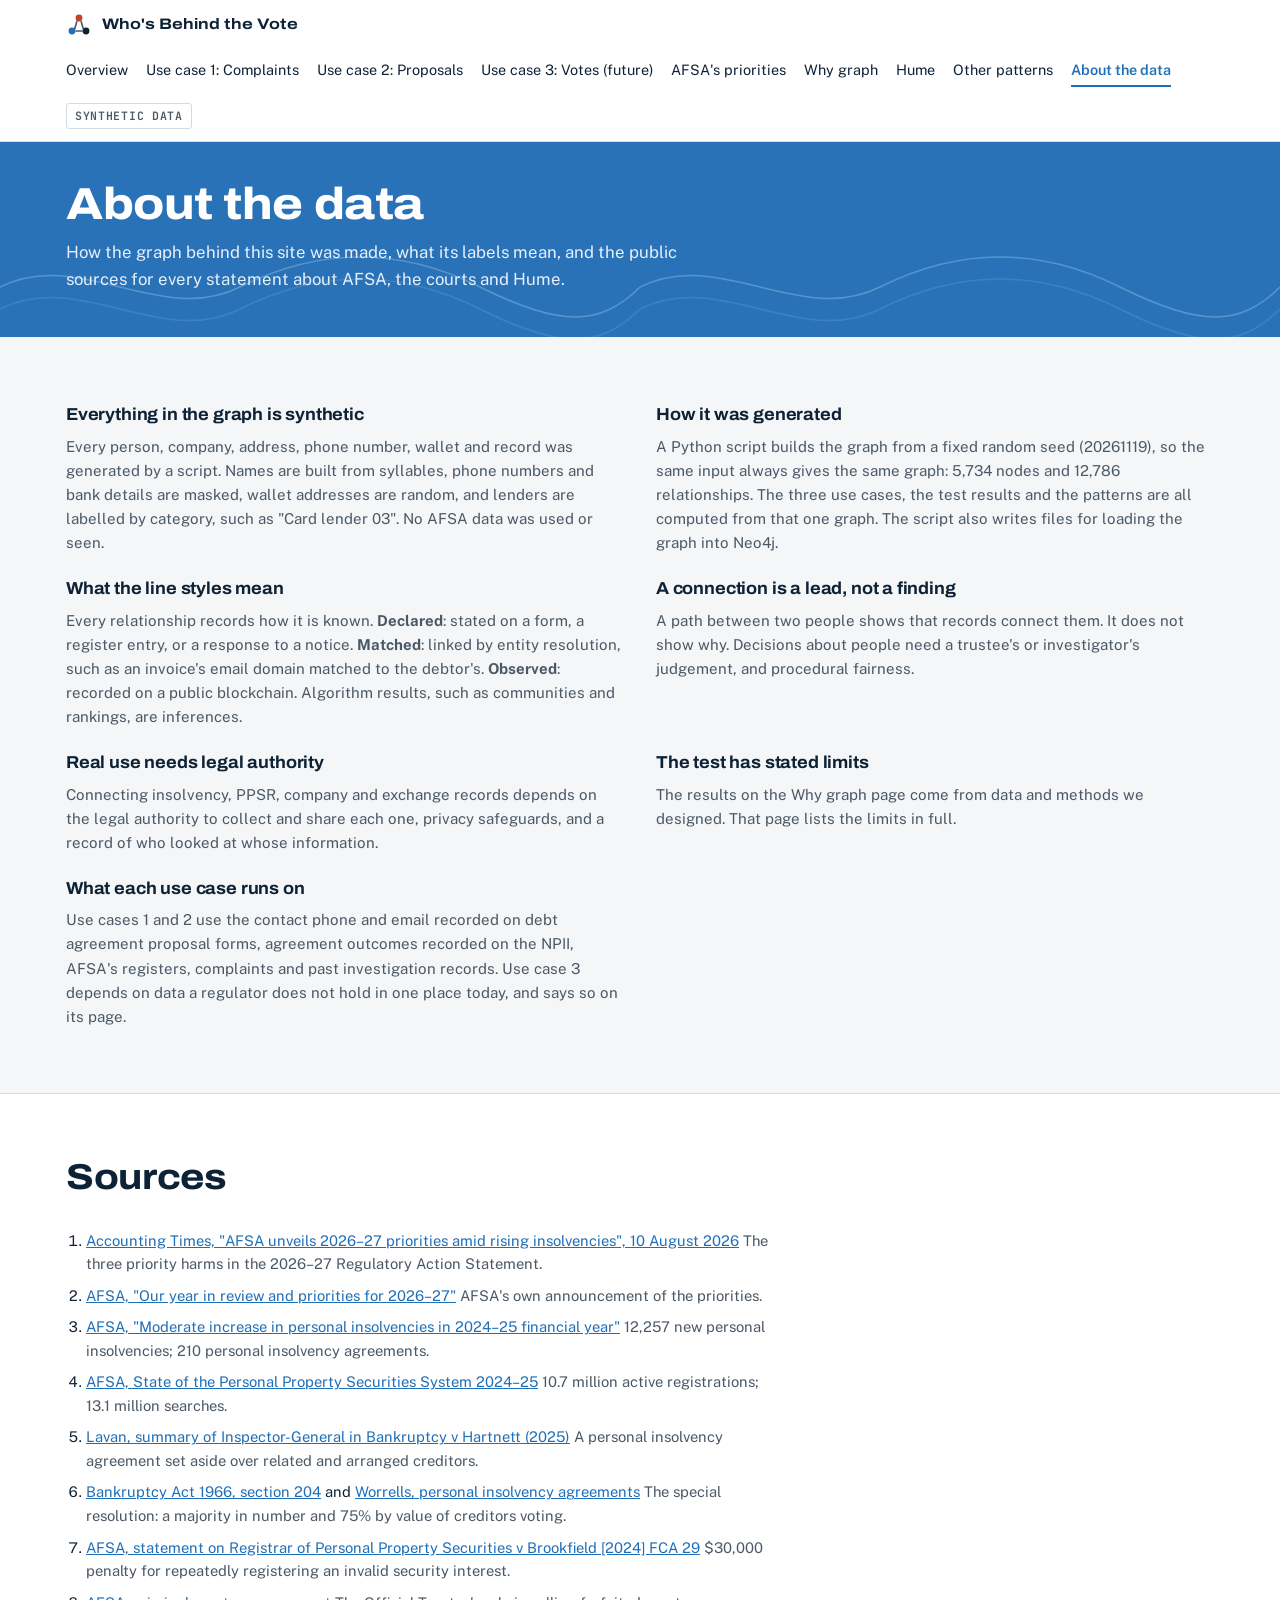
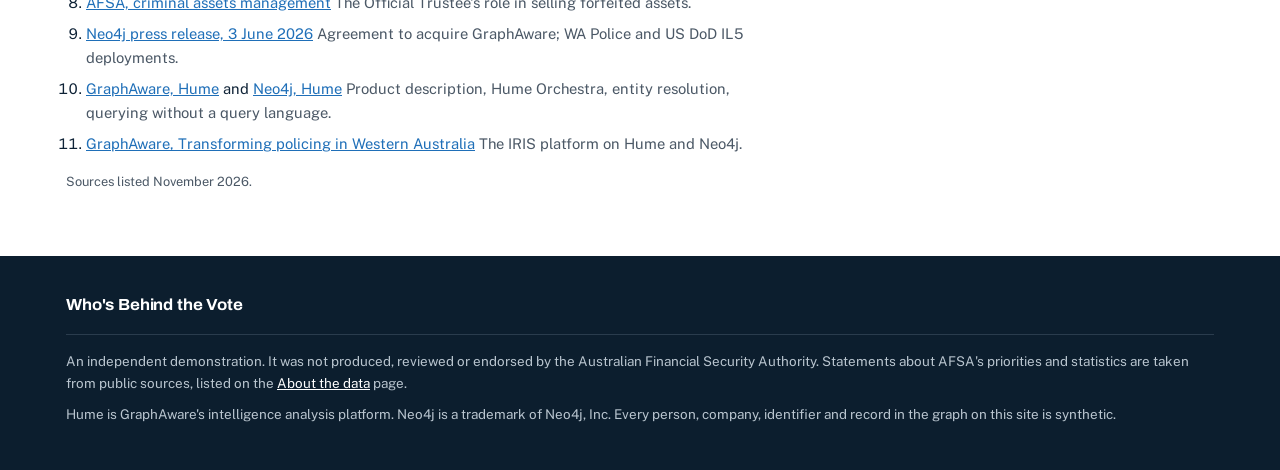
==== about.html @ 4ac28fe0 "Who's Behind the Vote: interactive taster on a synthetic graph Co-Authored-By: Claude Opus 5.5 <nore" ====
<!doctype html>
<html lang="en-AU">
<head>
<meta charset="utf-8">
<meta name="viewport" content="width=device-width, initial-scale=1, viewport-fit=cover">
<title>About the Data · Who's Behind the Vote</title>
<meta name="description" content="How the synthetic graph was made, what its labels mean, its limits, and every public source used on this site.">
<link rel="preconnect" href="https://fonts.googleapis.com">
<link rel="preconnect" href="https://fonts.gstatic.com" crossorigin>
<link rel="stylesheet" href="https://fonts.googleapis.com/css2?family=Archivo:wdth,wght@100..125,400..800&family=Public+Sans:ital,wght@0,400..700;1,400&family=JetBrains+Mono:wght@400;600&display=swap">
<link rel="stylesheet" href="styles.css?v=20">
</head>
<body data-page="about.html">
<header id="site-header"></header>

<section class="pagehead">
  <div class="wrap">
    <h1>About the data</h1>
    <p>How the graph behind this site was made, what its labels mean, and the public sources for every statement about AFSA, the courts and Hume.</p>
  </div>
</section>

<main>
<section class="band">
  <div class="wrap">
    <div class="notes">
      <div><h3>Everything in the graph is synthetic</h3><p>Every person, company, address, phone number, wallet and record was generated by a script. Names are built from syllables, phone numbers and bank details are masked, wallet addresses are random, and lenders are labelled by category, such as "Card lender 03". No AFSA data was used or seen.</p></div>
      <div><h3>How it was generated</h3><p id="gen"></p></div>
      <div><h3>What the line styles mean</h3><p>Every relationship records how it is known. <b>Declared</b>: stated on a form, a register entry, or a response to a notice. <b>Matched</b>: linked by entity resolution, such as an invoice's email domain matched to the debtor's. <b>Observed</b>: recorded on a public blockchain. Algorithm results, such as communities and rankings, are inferences.</p></div>
      <div><h3>A connection is a lead, not a finding</h3><p>A path between two people shows that records connect them. It does not show why. Decisions about people need a trustee's or investigator's judgement, and procedural fairness.</p></div>
      <div><h3>Real use needs legal authority</h3><p>Connecting insolvency, PPSR, company and exchange records depends on the legal authority to collect and share each one, privacy safeguards, and a record of who looked at whose information.</p></div>
      <div><h3>The test has stated limits</h3><p>The results on the Why graph page come from data and methods we designed. That page lists the limits in full.</p></div>
      <div><h3>What each use case runs on</h3><p>Use cases 1 and 2 use the contact phone and email recorded on debt agreement proposal forms, agreement outcomes recorded on the NPII, AFSA's registers, complaints and past investigation records. Use case 3 depends on data a regulator does not hold in one place today, and says so on its page.</p></div>
    </div>
  </div>
</section>

<section class="band alt">
  <div class="wrap">
    <div class="head"><h2>Sources</h2></div>
    <ol class="sources">
      <li><a href="https://www.accountingtimes.com.au/profession/afsa-unveils-2026027-priorities-amid-rising-insolvencies">Accounting Times, "AFSA unveils 2026–27 priorities amid rising insolvencies", 10 August 2026</a> <span>The three priority harms in the 2026–27 Regulatory Action Statement.</span></li>
      <li><a href="https://www.afsa.gov.au/news/our-year-review-and-priorities-2026-27">AFSA, "Our year in review and priorities for 2026–27"</a> <span>AFSA's own announcement of the priorities.</span></li>
      <li><a href="https://www.afsa.gov.au/news/moderate-increase-personal-insolvencies-2024-25-financial-year">AFSA, "Moderate increase in personal insolvencies in 2024–25 financial year"</a> <span>12,257 new personal insolvencies; 210 personal insolvency agreements.</span></li>
      <li><a href="https://www.afsa.gov.au/state-of-ppss">AFSA, State of the Personal Property Securities System 2024–25</a> <span>10.7 million active registrations; 13.1 million searches.</span></li>
      <li><a href="https://www.lavan.com.au/publications/busted-application-for-orders-setting-aside-personal-insolvency-agreement-succeeds/">Lavan, summary of Inspector-General in Bankruptcy v Hartnett (2025)</a> <span>A personal insolvency agreement set aside over related and arranged creditors.</span></li>
      <li><a href="https://www5.austlii.edu.au/au/legis/cth/consol_act/ba1966142/s204.html">Bankruptcy Act 1966, section 204</a> and <a href="https://worrells.net.au/resources/knowledge/part-x-personal-insolvency-agreements-what-are-they-how-do-they-work">Worrells, personal insolvency agreements</a> <span>The special resolution: a majority in number and 75% by value of creditors voting.</span></li>
      <li><a href="https://www.afsa.gov.au/news/statement-outcome-registrar-personal-property-securities-v-brookfield-2024-fca-29-january-2024">AFSA, statement on Registrar of Personal Property Securities v Brookfield [2024] FCA 29</a> <span>$30,000 penalty for repeatedly registering an invalid security interest.</span></li>
      <li><a href="https://www.afsa.gov.au/about-us/what-we-do/criminal-assets-management">AFSA, criminal assets management</a> <span>The Official Trustee's role in selling forfeited assets.</span></li>
      <li><a href="https://neo4j.com/press-releases/neo4j-acquires-graphaware/">Neo4j press release, 3 June 2026</a> <span>Agreement to acquire GraphAware; WA Police and US DoD IL5 deployments.</span></li>
      <li><a href="https://graphaware.com/hume/">GraphAware, Hume</a> and <a href="https://neo4j.com/graphaware/hume/">Neo4j, Hume</a> <span>Product description, Hume Orchestra, entity resolution, querying without a query language.</span></li>
      <li><a href="https://graphaware.com/resources/transforming-policing-in-western-australia/">GraphAware, Transforming policing in Western Australia</a> <span>The IRIS platform on Hume and Neo4j.</span></li>
    </ol>
    <p class="cite" style="margin-top:16px">Sources listed November 2026.</p>
  </div>
</section>
</main>

<footer id="site-footer"></footer>
<script src="layout.js?v=20"></script>
<script src="data.js?v=20"></script>
<script>
(function(){
  const g = window.GRAPH.generated;
  document.getElementById("gen").textContent = `A Python script builds the graph from a fixed random seed (${g.seed}), so the same input always gives the same graph: ${g.nodes.toLocaleString("en-AU")} nodes and ${g.relationships.toLocaleString("en-AU")} relationships. The three use cases, the test results and the patterns are all computed from that one graph. The script also writes files for loading the graph into Neo4j.`;
})();
</script>
</body>
</html>
---- styles.css ----
:root{
  --bg:#F4F6F7; --surface:#FFFFFF; --sunk:#EBF1F7; --ink:#0E2236; --muted:#4B5866; --line:#D3DCE1;
  --accent:#1F6FB8; --accent-hover:#175A96; --accent-ink:#FFFFFF; --sky:#9FD4FF;
  --band:#2A72B8; --band-pale:#E7F1FB; --navy:#0C1E2E; --navy-line:#2A3C4D; --navy-text:#B9C5CF;
  --risk:#C2412D; --risk-soft:#FBE6E1;
  --declared:#0E2236; --matched:#B06F0E; --inferred:#6B4FC8; --observed:#1F6FB8;
  --n-person:#1F6FB8; --n-company:#3D6587; --n-estate:#0E2236; --n-ident:#8C99A6; --n-ppsr:#B06F0E; --n-crypto:#6B4FC8;
  --display:"Archivo", "Helvetica Neue", Arial, sans-serif;
  --body:"Public Sans", system-ui, -apple-system, "Segoe UI", sans-serif;
  --mono:"JetBrains Mono", ui-monospace, "SF Mono", Menlo, monospace;
  color-scheme:light;
}

*{box-sizing:border-box}
[hidden]{display:none!important}
body{background:var(--bg);color:var(--ink);font:400 16px/1.6 var(--body);margin:0;-webkit-font-smoothing:antialiased}
.wrap{max-width:1180px;margin:0 auto;padding-left:max(16px, env(safe-area-inset-left, 0px));padding-right:max(16px, env(safe-area-inset-right, 0px))}
h1,h2,h3{font-family:var(--display);font-stretch:112%;letter-spacing:-.01em;text-wrap:balance;margin:0}
h1{font-size:clamp(2.1rem, 4.6vw, 3.6rem);line-height:1.02;font-weight:780}
h2{font-size:clamp(1.6rem, 3vw, 2.25rem);line-height:1.08;font-weight:740}
h3{font-size:1.08rem;font-weight:700;font-stretch:105%}
p{margin:0}
.prose{max-width:64ch}
.prose p + p{margin-top:.8em}
.eyebrow{font:600 .74rem/1 var(--mono);letter-spacing:.08em;text-transform:uppercase;color:var(--muted)}
.mono{font-family:var(--mono)}
a{color:var(--accent)}
:focus-visible{outline:2px solid var(--accent);outline-offset:2px}

/* masthead */
.mast{border-bottom:1px solid var(--line);background:var(--surface)}
.mast .wrap{display:flex;gap:16px;align-items:center;justify-content:space-between;padding-block:12px;flex-wrap:wrap}
.mark{display:flex;align-items:center;gap:10px;font:700 .95rem/1 var(--display);font-stretch:118%}
.mark svg{flex:none}
.mast nav{display:flex;gap:18px;flex-wrap:wrap}
.mast nav a{color:var(--ink);text-decoration:none;font-size:.9rem;padding-block:4px;border-bottom:2px solid transparent}
.mast nav a:hover{color:var(--accent);border-bottom-color:var(--accent)}
.synthetic{font:600 .72rem/1 var(--mono);letter-spacing:.06em;text-transform:uppercase;border:1px solid var(--line);padding:6px 8px;border-radius:3px;color:var(--muted)}

/* hero */
.hero{padding-block:56px 60px;background-color:var(--band);color:#FFFFFF;
  background-image:url("data:image/svg+xml,%3Csvg xmlns='http://www.w3.org/2000/svg' width='640' height='220' viewBox='0 0 640 220'%3E%3Cg fill='none' stroke-width='1.5'%3E%3Cpath d='M0 150 C80 110 160 190 240 150 S400 110 480 150 S600 190 640 150' stroke='%23BFE3FF' stroke-opacity='.35'/%3E%3Cpath d='M0 172 C80 132 160 212 240 172 S400 132 480 172 S600 212 640 172' stroke='%23FFFFFF' stroke-opacity='.12'/%3E%3Cpath d='M0 194 C80 154 160 234 240 194 S400 154 480 194 S600 234 640 194' stroke='%23BFE3FF' stroke-opacity='.2'/%3E%3C/g%3E%3C/svg%3E");
  background-repeat:repeat-x;background-position:right bottom;background-size:640px 220px}
.hero .wrap{display:grid;gap:18px}
.hero .eyebrow{color:#D6E9FB}
.hero h1{color:#FFFFFF}
.hero .lede{font-size:1.14rem;color:#E6F0FB;max-width:60ch}
.hero .lede strong{color:#FFFFFF;font-weight:600}
.hero .cta{display:flex;gap:12px;flex-wrap:wrap;margin-top:6px}
.hero .cta a{font:600 .92rem/1 var(--body);padding:12px 16px;border-radius:4px;text-decoration:none}
.hero .cta .go{background:var(--sky);color:var(--navy)}
.hero .cta .go:hover{background:#FFFFFF}
.hero .cta .ghost{color:#FFFFFF;border:1px solid rgb(255 255 255 / .5)}
.hero .cta .ghost:hover{border-color:#FFFFFF}
/* investigation: both panes share one height that fits the screen, so nothing needs page scrolling */
.case{padding-block:20px 48px;scroll-margin-top:8px}
.case-grid{--case-h:clamp(440px, calc(100vh - 56px), 600px);display:grid;grid-template-columns:minmax(0, 360px) minmax(0, 1fr);gap:16px;align-items:stretch}
.case-grid > .panel{height:var(--case-h)}
@media (max-width:900px){.case-grid{grid-template-columns:minmax(0,1fr)}.case-grid > .panel{height:auto}.case-grid > .exhibit{height:440px}}
.panel{background:var(--surface);border:1px solid var(--line);border-radius:6px}
.story{display:grid;grid-template-rows:auto minmax(0,1fr) auto;min-height:0}
.steps{list-style:none;margin:0;padding:8px;display:flex;flex-wrap:wrap;gap:2px;border-bottom:1px solid var(--line)}
.steps button{all:unset;box-sizing:border-box;display:flex;align-items:center;gap:6px;padding:3px;border-radius:4px;cursor:pointer;color:var(--muted);white-space:nowrap}
.steps button:hover{background:var(--sunk);color:var(--ink)}
.steps button[aria-current="step"]{background:var(--sunk);color:var(--ink);padding-right:10px}
.steps button[aria-current="step"] .n{background:var(--accent);color:var(--accent-ink);border-color:var(--accent)}
.steps .n{font:600 .74rem/1 var(--mono);border:1px solid var(--line);border-radius:3px;width:24px;height:24px;display:grid;place-items:center}
.steps .t{font-weight:600;font-size:.84rem;display:none}
.steps button[aria-current="step"]{padding-right:3px}
.narr{padding:14px 16px;display:grid;gap:10px;align-content:start;overflow-y:auto;min-height:0}
.narr h3{font-size:1.15rem}
.narr p{font-size:.92rem;line-height:1.55}
.narr .finding{border-left:3px solid var(--risk);padding:2px 0 2px 12px;font-weight:600}
.narr .method{font-size:.82rem;color:var(--muted)}
.narr .method b{color:var(--ink);font-weight:600}
.pager{display:flex;gap:8px;padding:12px 16px;border-top:1px solid var(--line)}
.btn{all:unset;box-sizing:border-box;cursor:pointer;font:600 .88rem/1 var(--body);padding:10px 14px;border-radius:4px;border:1px solid var(--line);background:var(--surface);color:var(--ink)}
.btn:hover{border-color:var(--ink)}
.btn.primary{background:var(--accent);border-color:var(--accent);color:var(--accent-ink)}
.btn.primary:hover{background:var(--accent-hover);border-color:var(--accent-hover)}
.btn[disabled]{opacity:.4;cursor:default}

.exhibit{display:grid;grid-template-rows:auto minmax(0,1fr) auto;min-height:0}
.ex-bar{display:flex;justify-content:space-between;align-items:center;gap:12px;padding:10px 12px;border-bottom:1px solid var(--line);flex-wrap:wrap}
.tabs{display:flex;background:var(--sunk);border-radius:4px;padding:3px}
.tabs button{all:unset;cursor:pointer;font:600 .82rem/1 var(--body);padding:8px 12px;border-radius:3px;color:var(--muted)}
.tabs button[aria-selected="true"]{background:var(--surface);color:var(--ink);box-shadow:0 0 0 1px var(--line)}
.ex-meta{font:500 .78rem/1.3 var(--mono);color:var(--muted)}
.stage{position:relative;min-height:0}
#cy{position:absolute;inset:0}
.tableview{position:absolute;inset:0;overflow:auto;padding:16px;background:var(--surface)}
table{border-collapse:collapse;width:100%;font-size:.9rem}
th{font:600 .72rem/1.2 var(--mono);letter-spacing:.05em;text-transform:uppercase;color:var(--muted);text-align:left;padding:8px 10px;border-bottom:1px solid var(--line)}
td{padding:9px 10px;border-bottom:1px solid var(--line);vertical-align:top}
td.num, th.num{text-align:right;font-variant-numeric:tabular-nums;font-family:var(--mono)}
.pill{display:inline-block;font:600 .72rem/1 var(--mono);padding:4px 6px;border-radius:3px;border:1px solid var(--line);color:var(--muted);white-space:nowrap}
.pill.for{color:var(--ink)}
.pill.risk{background:var(--risk-soft);color:var(--risk);border-color:transparent}
.tally{display:flex;gap:24px;flex-wrap:wrap;margin-top:16px;padding-top:14px;border-top:1px solid var(--line)}
.tally div{display:grid;gap:2px}
.tally b{font:700 1.5rem/1 var(--display);font-variant-numeric:tabular-nums}
.tally span{font-size:.8rem;color:var(--muted)}
.ex-foot{border-top:1px solid var(--line);padding:10px 12px;display:flex;gap:16px;flex-wrap:wrap;align-items:center;font-size:.8rem;color:var(--muted)}
.key{display:flex;align-items:center;gap:6px}
.key i{display:inline-block;width:22px;height:0;border-top:2px solid var(--declared)}
.key i.m{border-top:2px dashed var(--matched)}
.key i.o{border-top:2px solid var(--observed)}
.key i.inf{border-top:2px dotted var(--inferred)}
.card{position:absolute;right:12px;top:12px;width:min(320px, calc(100% - 24px));max-height:calc(100% - 24px);overflow:auto;background:var(--surface);border:1px solid var(--line);border-radius:6px;box-shadow:0 8px 28px rgb(0 0 0 / .14);padding:14px;display:grid;gap:10px;font-size:.86rem}
.card .x{all:unset;cursor:pointer;position:absolute;right:10px;top:8px;font-size:1.1rem;color:var(--muted);padding:2px 6px}
.card h4{margin:0;font:700 1rem/1.25 var(--display);padding-right:20px}
.card dl{display:grid;grid-template-columns:auto 1fr;gap:4px 10px;margin:0}
.card dt{color:var(--muted);font-family:var(--mono);font-size:.74rem}
.card dd{margin:0;word-break:break-word}
.card ul{list-style:none;margin:0;padding:0;display:grid;gap:8px}
.card li{display:grid;gap:3px;padding-top:8px;border-top:1px solid var(--line)}
.dv{font:600 .68rem/1 var(--mono);text-transform:uppercase;letter-spacing:.05em;padding:3px 5px;border-radius:2px;justify-self:start}
.dv.declared{background:var(--sunk);color:var(--declared)}
.dv.matched{background:var(--sunk);color:var(--matched)}
.dv.observed{background:var(--sunk);color:var(--observed)}
.dv.inferred{background:var(--sunk);color:var(--inferred)}
.src{color:var(--muted);font-size:.78rem}

/* sections */
section.band{padding-block:64px;border-top:1px solid var(--line)}
section.band.alt{background:var(--surface)}
section.band.pale{background:var(--band-pale);border-top-color:transparent}
section.band.pale .cap-list, section.band.pale .cap-row{border-color:#C9DDF0}
section.band.pale .eyebrow{color:var(--accent)}
.harm{border-top-color:var(--accent)!important}
.head{display:grid;gap:12px;margin-bottom:32px}
.grid3{display:grid;grid-template-columns:repeat(3, minmax(0,1fr));gap:20px}
.grid2{display:grid;grid-template-columns:repeat(2, minmax(0,1fr));gap:24px}
@media (max-width:900px){.grid3,.grid2{grid-template-columns:minmax(0,1fr)}}
.harm{display:grid;gap:8px;align-content:start;padding-top:14px;border-top:2px solid var(--ink)}
.harm p{color:var(--muted);font-size:.95rem}
.figure{background:var(--surface);border:1px solid var(--line);border-radius:6px;padding:18px;display:grid;gap:12px;min-width:0}
section.band.alt .figure{background:var(--bg)}
.figure .cap{font-size:.86rem;color:var(--muted)}
.chart{width:100%;height:auto;display:block}
.chart text{fill:var(--muted);font:500 11px var(--mono)}
.chart .lbl{fill:var(--ink);font:600 12px var(--body)}
.chart .val{fill:var(--ink);font:600 11px var(--mono)}
.bignums{display:grid;grid-template-columns:repeat(3, minmax(0,1fr));gap:1px;background:var(--line);border:1px solid var(--line);border-radius:6px;overflow:hidden}
.bignums > div{background:var(--surface);padding:18px;display:grid;gap:6px;align-content:start}
section.band.alt .bignums > div{background:var(--bg)}
.bignums b{font:760 2.2rem/1 var(--display);font-variant-numeric:tabular-nums}
.bignums .sub{font-size:.85rem;color:var(--muted)}
.bignums .m{font:600 .74rem/1 var(--mono);text-transform:uppercase;letter-spacing:.06em}
.bignums .win b{color:var(--accent)}
@media (max-width:700px){.bignums{grid-template-columns:minmax(0,1fr)}}
.rank{list-style:none;margin:0;padding:0;display:grid;gap:0;font-size:.88rem}
.rank li{display:grid;grid-template-columns:22px minmax(0,1fr) auto;gap:8px;padding:7px 0;border-bottom:1px solid var(--line);align-items:baseline}
.rank li .i{font:600 .74rem var(--mono);color:var(--muted)}
.rank li .w{font:500 .78rem var(--mono);color:var(--muted)}
.rank li.hit{color:var(--risk);font-weight:600}
.rank li .nm{overflow-wrap:anywhere}
.code{overflow-x:auto;background:var(--sunk);border-radius:4px;padding:14px;font:400 .8rem/1.55 var(--mono);white-space:pre;color:var(--ink);margin:0}
.code .k{color:var(--accent);font-weight:600}
.code .c{color:var(--muted)}
.cap-list{display:grid;gap:0;border-top:1px solid var(--line)}
.cap-row{display:grid;grid-template-columns:minmax(0, 1fr) minmax(0, 1.2fr) minmax(0, 1.2fr);gap:20px;padding:16px 0;border-bottom:1px solid var(--line)}
.cap-row h3{font-size:1rem}
.cap-row p{font-size:.92rem;color:var(--muted)}
.cap-row .here{font-size:.86rem}
.cap-row .tag{font:600 .7rem/1 var(--mono);letter-spacing:.06em;text-transform:uppercase;color:var(--muted);display:block;margin-bottom:6px}
.cap-hd{color:var(--muted)}
@media (max-width:800px){.cap-row{grid-template-columns:minmax(0,1fr);gap:6px}.cap-hd{display:none}}
.mini{height:260px;border-radius:4px;background:var(--bg);border:1px solid var(--line)}
section.band.alt .mini{background:var(--surface)}
.notes{display:grid;grid-template-columns:repeat(2, minmax(0,1fr));gap:20px 32px}
@media (max-width:800px){.notes{grid-template-columns:minmax(0,1fr)}}
.notes div{display:grid;gap:6px;align-content:start}
.notes p{color:var(--muted);font-size:.94rem}
footer{background:var(--navy);color:var(--navy-text);padding-block:36px 44px;font-size:.84rem}
footer .wrap{display:grid;gap:10px}
footer h3{color:#FFFFFF;font-size:1rem}
footer .rule{border:0;border-top:1px solid var(--navy-line);margin:6px 0}
@media (prefers-reduced-motion: reduce){*{transition:none!important;animation:none!important}}

/* multi-page additions */
.mast nav a[aria-current="page"]{color:var(--accent);border-bottom-color:var(--accent);font-weight:600}
.pagehead{background:var(--band);color:#FFFFFF;padding-block:40px 44px;
  background-image:url("data:image/svg+xml,%3Csvg xmlns='http://www.w3.org/2000/svg' width='640' height='160' viewBox='0 0 640 160'%3E%3Cg fill='none' stroke-width='1.5'%3E%3Cpath d='M0 110 C80 70 160 150 240 110 S400 70 480 110 S600 150 640 110' stroke='%23BFE3FF' stroke-opacity='.3'/%3E%3Cpath d='M0 132 C80 92 160 172 240 132 S400 92 480 132 S600 172 640 132' stroke='%23FFFFFF' stroke-opacity='.1'/%3E%3C/g%3E%3C/svg%3E");
  background-repeat:repeat-x;background-position:right bottom;background-size:640px 160px}
.pagehead .wrap{display:grid;gap:12px}
.pagehead h1{font-size:clamp(1.9rem, 3.8vw, 2.8rem);color:#FFFFFF}
.pagehead p{color:#E6F0FB;max-width:64ch;font-size:1.05rem}
main section.band:first-child{border-top:0}
.limits{background:var(--surface);border:1px solid var(--line);border-left:4px solid var(--matched);border-radius:4px;padding:16px 18px;display:grid;gap:8px}
.limits h3{font-size:1rem}
.limits ul{margin:0;padding-left:18px;display:grid;gap:6px;color:var(--muted);font-size:.92rem}
.facts{display:grid;grid-template-columns:repeat(4, minmax(0,1fr));gap:1px;background:var(--line);border:1px solid var(--line);border-radius:6px;overflow:hidden}
.facts > div{background:var(--surface);padding:16px;display:grid;gap:4px;align-content:start}
.facts b{font:760 1.7rem/1.1 var(--display);font-variant-numeric:tabular-nums}
.facts span{font-size:.85rem;color:var(--muted)}
.facts a{font-size:.78rem}
@media (max-width:800px){.facts{grid-template-columns:repeat(2, minmax(0,1fr))}}
.cite{font-size:.8rem;color:var(--muted)}
.cite a{color:var(--muted)}
.sources{margin:0;padding-left:20px;display:grid;gap:8px;font-size:.92rem;max-width:80ch}
.sources li span{color:var(--muted)}
.next{display:flex;justify-content:flex-end;margin-top:32px}
.next a{font:600 .92rem/1 var(--body);color:var(--accent);text-decoration:none;border:1px solid var(--accent);padding:11px 15px;border-radius:4px}
.next a:hover{background:var(--accent);color:var(--accent-ink)}
.rank3{display:grid;grid-template-columns:repeat(3, minmax(0,1fr));gap:16px}
@media (max-width:800px){.rank3{grid-template-columns:minmax(0,1fr)}}
.label{font:600 .74rem/1.3 var(--mono);letter-spacing:.04em;text-transform:uppercase;color:var(--muted);display:block;margin-bottom:6px}
.grid2.wide-right{grid-template-columns:minmax(0, 1fr) minmax(0, 1.25fr)}
@media (max-width:1100px){.grid2.wide-right{grid-template-columns:minmax(0,1fr)}}

.legend{display:flex;flex-wrap:wrap;gap:8px 16px;margin-top:14px;font-size:.82rem;color:var(--muted)}
.legend .nk{display:inline-flex;align-items:center;gap:6px}
.legend .nk img{width:20px;height:20px;border-radius:50%;padding:3px;box-sizing:border-box}
.hero .status{font:600 .78rem/1 var(--mono);letter-spacing:.04em;text-transform:uppercase;display:inline-flex;align-items:center;gap:8px;justify-self:start;padding:7px 10px;border-radius:3px;background:rgb(255 255 255 / .14);color:#FFFFFF}
.hero .status::before{content:"";width:8px;height:8px;border-radius:50%;background:#7BE0A6}
.hero .status.later::before{background:#FFC46B}
.futurenote{padding-top:24px}
.futurenote .limits{border-left-color:#E0A33A}
.flow{list-style:none;margin:0;padding:0;display:grid;grid-template-columns:repeat(5, minmax(0,1fr));gap:12px;counter-reset:f}
.flow li{background:var(--surface);border:1px solid var(--line);border-radius:6px;padding:16px;display:grid;gap:6px;align-content:start;counter-increment:f;position:relative}
.flow li::before{content:counter(f);font:600 .74rem/1 var(--mono);color:var(--accent-ink);background:var(--accent);width:24px;height:24px;border-radius:50%;display:grid;place-items:center}
.flow li span{color:var(--muted);font-size:.92rem}
@media (max-width:900px){.flow{grid-template-columns:minmax(0,1fr)}}
.costs{display:grid;grid-template-columns:repeat(3, minmax(0,1fr));gap:20px}
@media (max-width:900px){.costs{grid-template-columns:minmax(0,1fr)}}
.costs > div{display:grid;gap:8px;align-content:start;padding-top:14px;border-top:2px solid var(--risk)}
.costs p{color:var(--muted);font-size:.95rem}
.costs .fix{color:var(--ink)}
.costs .fix a{white-space:nowrap}
.ucards{display:grid;grid-template-columns:repeat(3, minmax(0,1fr));gap:20px}
@media (max-width:900px){.ucards{grid-template-columns:minmax(0,1fr)}}
.ucard{display:grid;gap:10px;align-content:start;background:var(--surface);border:1px solid var(--line);border-radius:6px;padding:20px;color:var(--ink);text-decoration:none}
.ucard:hover{border-color:var(--accent)}
.ucard p{color:var(--muted);font-size:.95rem}
.ucard .uses{font-size:.84rem;border-top:1px solid var(--line);padding-top:10px}
.status-chip{font:600 .72rem/1 var(--mono);text-transform:uppercase;letter-spacing:.06em;justify-self:start;padding:5px 8px;border-radius:3px;background:#E3F5EA;color:#1F6B44}
.status-chip.later{background:#FBF0DC;color:#8A5A0B}
.stages{list-style:none;margin:0;padding:0;display:grid;grid-template-columns:repeat(3, minmax(0,1fr));gap:20px}
@media (max-width:900px){.stages{grid-template-columns:minmax(0,1fr)}}
.stages li{display:grid;gap:8px;align-content:start;padding:18px;background:var(--surface);border:1px solid #C9DDF0;border-radius:6px}
.stages li span{color:var(--muted);font-size:.95rem}
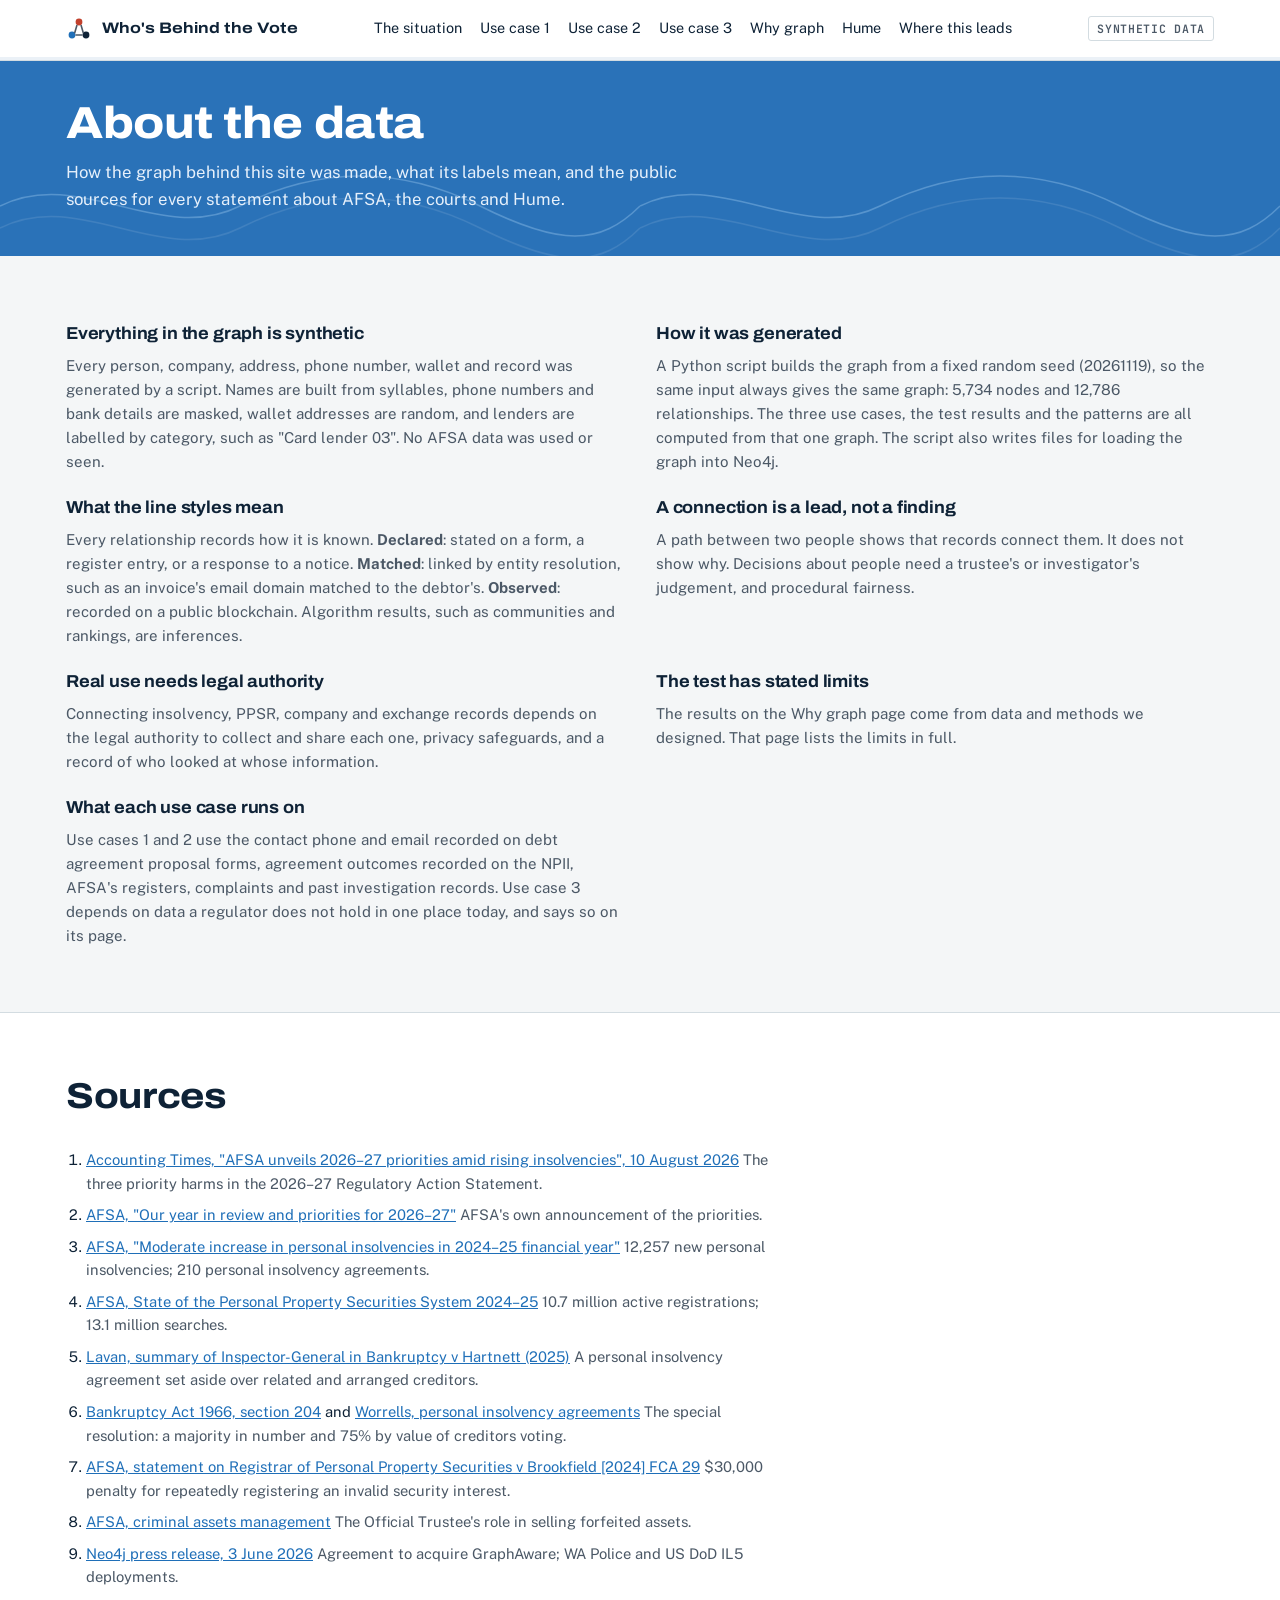
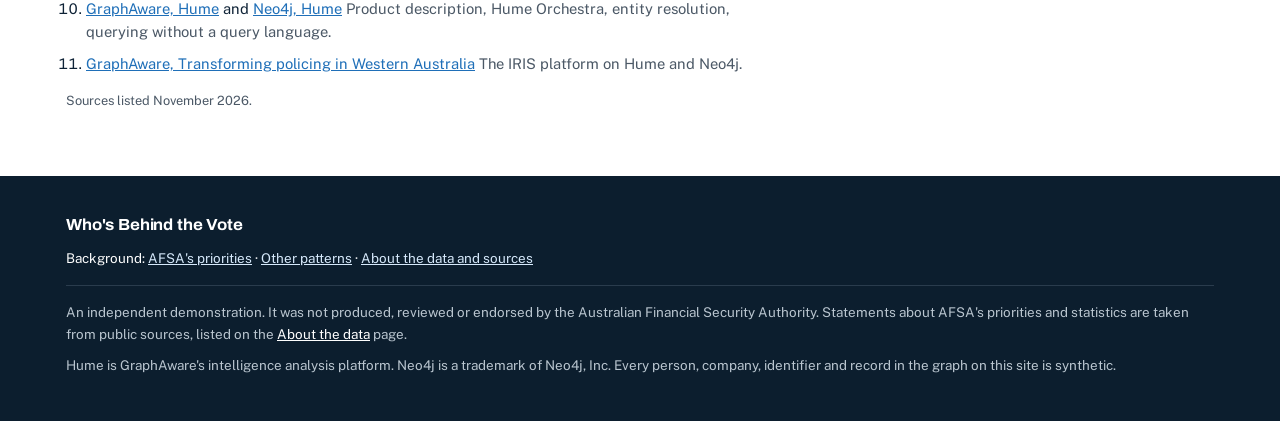
==== commit a2300746: "Tell it as a story: the opening complaint, the use cases, and where it leads Co-Authored-By: Claude " ====
--- a/about.html
+++ b/about.html
@@ -8,7 +8,7 @@
 <link rel="preconnect" href="https://fonts.googleapis.com">
 <link rel="preconnect" href="https://fonts.gstatic.com" crossorigin>
 <link rel="stylesheet" href="https://fonts.googleapis.com/css2?family=Archivo:wdth,wght@100..125,400..800&family=Public+Sans:ital,wght@0,400..700;1,400&family=JetBrains+Mono:wght@400;600&display=swap">
-<link rel="stylesheet" href="styles.css?v=20">
+<link rel="stylesheet" href="styles.css?v=23">
 </head>
 <body data-page="about.html">
 <header id="site-header"></header>
@@ -57,8 +57,8 @@
 </main>
 
 <footer id="site-footer"></footer>
-<script src="layout.js?v=20"></script>
-<script src="data.js?v=20"></script>
+<script src="layout.js?v=23"></script>
+<script src="data.js?v=23"></script>
 <script>
 (function(){
   const g = window.GRAPH.generated;
--- a/styles.css
+++ b/styles.css
@@ -240,3 +240,58 @@
 @media (max-width:900px){.stages{grid-template-columns:minmax(0,1fr)}}
 .stages li{display:grid;gap:8px;align-content:start;padding:18px;background:var(--surface);border:1px solid #C9DDF0;border-radius:6px}
 .stages li span{color:var(--muted);font-size:.95rem}
+.solves{padding-block:24px 4px}
+.solves .shead{display:flex;flex-wrap:wrap;align-items:baseline;justify-content:space-between;gap:8px 20px;margin-bottom:12px}
+.solves h2{font-size:1.5rem}
+.solves .shead p{font-size:.85rem;color:var(--muted);display:flex;flex-wrap:wrap;align-items:center;gap:6px}
+.srows{display:grid;grid-template-columns:repeat(2, minmax(0,1fr));gap:8px}
+@media (max-width:900px){.srows{grid-template-columns:minmax(0,1fr)}}
+.srow{display:grid;grid-template-columns:auto minmax(0,1fr) auto;gap:12px;align-items:start;background:var(--surface);border:1px solid var(--line);border-radius:6px;padding:12px 14px}
+.stxt{display:grid;gap:2px;min-width:0}
+.stxt b{font-size:.93rem}
+.stxt span{font-size:.86rem;color:var(--muted)}
+.smeta{display:grid;gap:6px;justify-items:end}
+.go-step{font:600 .78rem/1 var(--body);color:var(--accent);text-decoration:none;border:1px solid var(--accent);border-radius:3px;padding:6px 8px;white-space:nowrap}
+.go-step:hover{background:var(--accent);color:var(--accent-ink)}
+.kind{font:600 .68rem/1 var(--mono);text-transform:uppercase;letter-spacing:.05em;padding:4px 6px;border-radius:3px;white-space:nowrap}
+.kind.direct{background:#E2EEFA;color:#1F5C99}
+.kind.indirect{background:#FBF0DC;color:#8A5A0B}
+.status-chip.next{background:#E2EEFA;color:#1F5C99}
+.solves .cite{margin-top:10px}
+.futurenote{padding-top:16px}
+.addresses{list-style:none;margin:2px 0 0;padding:0;display:flex;flex-wrap:wrap;gap:6px;max-width:980px}
+.addresses a{display:inline-flex;align-items:center;gap:7px;font:500 .8rem/1.2 var(--body);color:#FFFFFF;text-decoration:none;background:rgb(255 255 255 / .12);border:1px solid rgb(255 255 255 / .22);border-radius:999px;padding:4px 10px 4px 4px}
+.addresses a:hover{background:rgb(255 255 255 / .24)}
+.addresses .n{width:18px;height:18px;border-radius:50%;display:grid;place-items:center;font:600 .68rem/1 var(--mono);color:var(--navy)}
+.addresses a.direct .n{background:#BFE3FF}
+.addresses a.indirect .n{background:#FFD58A}
+.ptag{justify-self:start;font:600 .72rem/1.3 var(--body);padding:4px 8px;border-radius:3px}
+.ptag.direct{background:#E2EEFA;color:#1F5C99}
+.ptag.indirect{background:#FBF0DC;color:#8A5A0B}
+.mast{position:relative}
+.mast nav a.seen{color:var(--muted)}
+.progress{height:3px;background:var(--sunk)}
+.progress span{display:block;height:100%;background:var(--accent);transition:width .3s}
+footer .bg-links{color:#FFFFFF}
+footer .bg-links a{color:#D6E9FB}
+.onward{display:flex;flex-wrap:wrap;align-items:center;justify-content:space-between;gap:12px 24px;margin-top:32px;padding-top:20px;border-top:1px solid var(--line)}
+.onward p{font:500 1.05rem/1.45 var(--body);color:var(--ink);max-width:62ch}
+.onward a{font:600 .92rem/1 var(--body);color:var(--accent-ink);background:var(--accent);text-decoration:none;padding:12px 16px;border-radius:4px;white-space:nowrap}
+.onward a:hover{background:var(--accent-hover)}
+.scene{max-width:68ch;display:grid;gap:14px;font-size:1.06rem}
+.scene p{color:var(--ink)}
+.reveal{display:grid;grid-template-columns:repeat(3, minmax(0,1fr));gap:1px;background:var(--line);border:1px solid var(--line);border-radius:6px;overflow:hidden;margin-top:24px}
+.reveal > div{background:var(--surface);padding:20px;display:grid;gap:6px;align-content:start}
+.reveal b{font:760 2.4rem/1 var(--display);color:var(--risk);font-variant-numeric:tabular-nums}
+.reveal span{color:var(--muted);font-size:.95rem}
+@media (max-width:800px){.reveal{grid-template-columns:minmax(0,1fr)}}
+.pressure{display:grid;grid-template-columns:repeat(3, minmax(0,1fr));gap:20px;margin-top:8px}
+@media (max-width:900px){.pressure{grid-template-columns:minmax(0,1fr)}}
+.pressure > div{display:grid;gap:6px;align-content:start;padding-top:12px;border-top:2px solid var(--accent)}
+.pressure p{color:var(--muted);font-size:.95rem}
+.costs.quiet > div{border-top-color:var(--line)}
+.answers{display:grid;grid-template-columns:repeat(2, minmax(0,1fr));gap:10px 28px;margin:0;padding:0;list-style:none}
+@media (max-width:800px){.answers{grid-template-columns:minmax(0,1fr)}}
+.answers li{display:grid;gap:3px;padding:12px 0;border-bottom:1px solid var(--line)}
+.answers li span{color:var(--muted);font-size:.93rem}
+.answers li b{font-size:.98rem}
